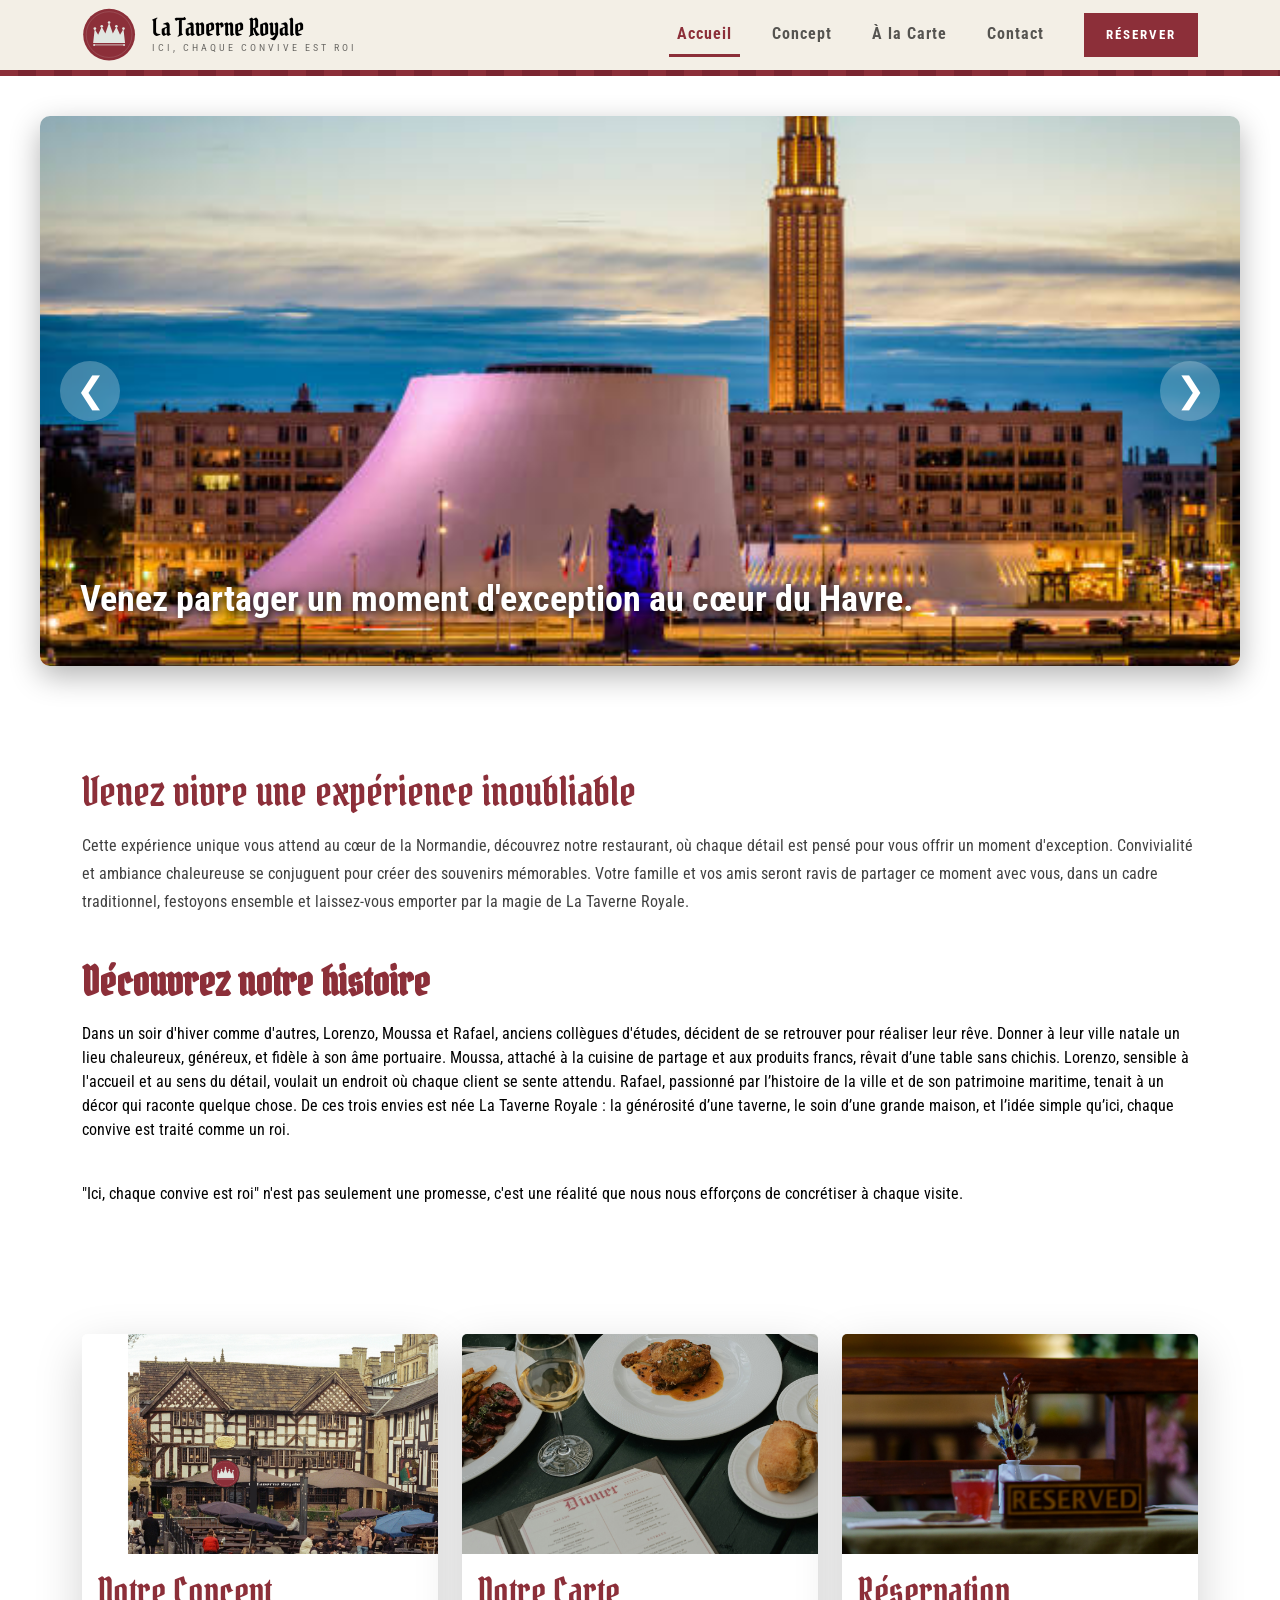
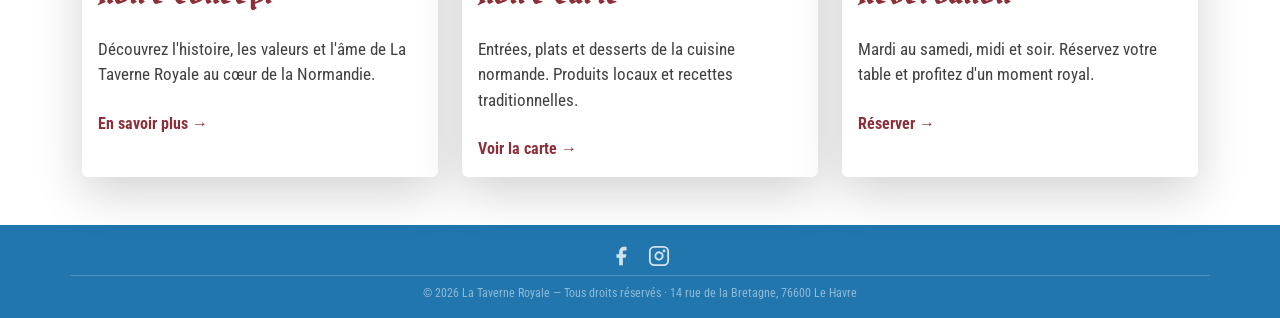
==== index.html @ 128786a9 "Séparer contact et réservation avec calendrier de disponibilités - Nouvelle page reservation.html av" ====
<!doctype html>
<html lang="fr">
    <head>
        <meta charset="UTF-8" />
        <meta name="viewport" content="width=device-width, initial-scale=1.0" />

        <title>La Taverne Royale — Accueil</title>

        <link rel="stylesheet" href="css/bootstrap.min.css" />
        <link rel="stylesheet" href="css/index.css" />
        <link rel="stylesheet" href="css/style.css" />
    </head>

    <body class="d-flex flex-column min-vh-100">
        <!-- En-tête : navbar + bandeau décoratif, fixes ensemble au scroll -->
        <header class="site-header sticky-top">
            <nav class="navbar navbar-expand-lg navbar-taverne py-0">
                <div class="container">
                    <a
                        class="navbar-brand d-flex align-items-center gap-3"
                        href="index.html"
                    >
                        <img
                            src="assets/logo-couronne.svg"
                            alt="La Taverne Royale"
                            width="54"
                            height="54"
                            class="rounded-circle"
                        />
                        <span>
                            <span class="d-block font-titre fs-4 lh-1"
                                >La Taverne Royale</span
                            >
                            <span class="d-block sous-titre-nav"
                                >Ici, chaque convive est roi</span
                            >
                        </span>
                    </a>
                    <button
                        class="navbar-toggler bg-white"
                        type="button"
                        data-bs-toggle="collapse"
                        data-bs-target="#navMenu"
                    >
                        <span class="navbar-toggler-icon"></span>
                    </button>
                    <div class="collapse navbar-collapse" id="navMenu">
                        <ul
                            class="navbar-nav ms-auto align-items-lg-center gap-lg-3"
                        >
                            <li class="nav-item">
                                <a class="nav-link active" href="index.html"
                                    >Accueil</a
                                >
                            </li>
                            <li class="nav-item">
                                <a class="nav-link" href="concept.html"
                                    >Concept</a
                                >
                            </li>
                            <li class="nav-item">
                                <a class="nav-link" href="carte.html"
                                    >À la Carte</a
                                >
                            </li>
                            <li class="nav-item">
                                <a class="nav-link" href="contact.html"
                                    >Contact</a
                                >
                            </li>
                            <li class="nav-item ms-lg-3">
                                <a
                                    class="btn-reserver d-inline-block"
                                    href="reservation.html"
                                    >Réserver</a
                                >
                            </li>
                        </ul>
                    </div>
                </div>
            </nav>

            <!-- Bandeau décoratif -->
            <div class="bandeau-deco"></div>
        </header>

        <div id="slider">
            <!-- Images -->
            <div class="slides">
                <div class="slide">
                    <img src="images/normandie-paysage.jpg" alt="" />
                    <div class="caption">
                        Venez partager un moment d'exception au cœur du Havre.
                    </div>
                </div>

                <div class="slide">
                    <img src="images/biere.jpg" alt="" />
                    <div class="caption">
                        Découvrez notre délicieuse sélection de bières artisanales.
                    </div>
                </div>

                <div class="slide">
                    <img src="images/mille-feuille.jpg" alt="" />
                    <div class="caption">Des desserts faits maison.</div>
                </div>
            </div>

            <!-- Flèches -->
            <button id="prev">&#10094;</button>
            <button id="next">&#10095;</button>
        </div>

        <!-- Expérience -->
        <div class="section-claire">
            <div class="container">
                <h1 class="font-titre titre-section">
                    Venez vivre une expérience inoubliable
                </h1>
                <p class="fs-6 concept-text">Cette expérience unique vous attend au cœur de la Normandie, 
                    découvrez notre restaurant, où chaque détail est pensé pour vous offrir un moment d'exception.
                    Convivialité et ambiance chaleureuse se conjuguent pour créer des souvenirs mémorables.
                    Votre famille et vos amis seront ravis de partager ce moment avec vous, dans un cadre traditionnel,
                     festoyons ensemble et laissez-vous emporter par la magie de La Taverne Royale.
                    <br><br>
                     <strong><h2 class="font-titre titre-section">Découvrez notre histoire </h2></strong>

                     <p>Dans un soir d'hiver comme d'autres, Lorenzo, Moussa et Rafael, anciens collègues d'études, décident de se retrouver pour réaliser leur rêve. Donner à leur ville natale un lieu chaleureux, généreux, et fidèle à son âme portuaire.
Moussa, attaché à la cuisine de partage et aux produits francs, rêvait d’une table sans chichis. Lorenzo, sensible à l'accueil et au sens du détail, voulait un endroit où chaque client se sente attendu. Rafael, passionné par l’histoire de la ville et de son patrimoine maritime, tenait à un décor qui raconte quelque chose. De ces trois envies est née La Taverne Royale : la générosité d’une taverne, le soin d’une grande maison, et l’idée simple qu’ici, chaque convive est traité comme un roi.
</p>

                    <br>"Ici, chaque convive est roi" n'est pas seulement une promesse, c'est une réalité que nous nous efforçons de concrétiser à chaque visite.
                </p>
            </div>
        </div>

        <div class="container py-5">
            <div class="row g-4">
                <!-- Carte 1 -->
                <div class="col-md-4">
                    <div class="card h-100 shadow-lg border-0">
                        <img
                            src="images/ext1.jpg"
                            class="card-img-top"
                            alt="Concept"
                        />

                        <div class="card-body">
                            <h2
                                class="card-title mb-4 card-title-taverne"
                            >
                                Notre Concept
                            </h2>

                            <p
                                class="card-text mb-4 card-text-taverne"
                            >
                                Découvrez l'histoire, les valeurs et l'âme de La
                                Taverne Royale au cœur de la Normandie.
                            </p>

                            <a
                                href="concept.html"
                                class="card-link fw-bold text-decoration-none"
                            >
                                En savoir plus →
                            </a>
                        </div>
                    </div>
                </div>

                <!-- Carte 2 -->
                <div class="col-md-4">
                    <div class="card h-100 shadow-lg border-0">
                        <img
                            src="images/menu.jpg"
                            class="card-img-top"
                            alt="Carte"
                        />

                        <div class="card-body">
                            <h2
                                class="card-title mb-4 card-title-taverne"
                            >
                                Notre Carte
                            </h2>

                            <p
                                class="card-text mb-4 card-text-taverne"
                            >
                                Entrées, plats et desserts de la cuisine
                                normande. Produits locaux et recettes
                                traditionnelles.
                            </p>

                            <a
                                href="carte.html"
                                class="card-link fw-bold text-decoration-none"
                            >
                                Voir la carte →
                            </a>
                        </div>
                    </div>
                </div>

                <!-- Carte 3 -->
                <div class="col-md-4">
                    <div class="card h-100 shadow-lg border-0">
                        <img
                            src="images/reserved.jpg"
                            class="card-img-top"
                            alt="Réservation"
                        />

                        <div class="card-body">
                            <h2
                                class="card-title mb-4 card-title-taverne"
                            >
                                Réservation
                            </h2>

                            <p
                                class="card-text mb-4 card-text-taverne"
                            >
                                Mardi au samedi, midi et soir. Réservez votre
                                table et profitez d'un moment royal.
                            </p>

                            <a
                                href="reservation.html"
                                class="card-link fw-bold text-decoration-none"
                            >
                                Réserver →
                            </a>
                        </div>
                    </div>
                </div>
            </div>
        </div>

        <!-- Footer -->
        <footer class="footer-taverne mt-auto">
            <div
                class="container d-flex justify-content-center gap-3 pb-2 border-bottom"
            >
                <div class="d-flex gap-3 align-items-center">
                    <a href="#" title="Facebook">
                        <svg
                            width="22"
                            height="22"
                            viewBox="0 0 24 24"
                            fill="currentColor"
                            xmlns="http://www.w3.org/2000/svg"
                        >
                            <path
                                d="M18 2h-3a5 5 0 0 0-5 5v3H7v4h3v8h4v-8h3l1-4h-4V7a1 1 0 0 1 1-1h3z"
                            ></path>
                        </svg>
                    </a>
                    <a href="#" title="Instagram">
                        <svg
                            width="22"
                            height="22"
                            viewBox="0 0 24 24"
                            fill="none"
                            stroke="currentColor"
                            stroke-width="2"
                            stroke-linecap="round"
                            stroke-linejoin="round"
                            xmlns="http://www.w3.org/2000/svg"
                        >
                            <rect
                                x="2"
                                y="2"
                                width="20"
                                height="20"
                                rx="5"
                                ry="5"
                            ></rect>
                            <path
                                d="M16 11.37A4 4 0 1 1 12.63 8 4 4 0 0 1 16 11.37z"
                            ></path>
                            <line
                                x1="17.5"
                                y1="6.5"
                                x2="17.51"
                                y2="6.5"
                                stroke-width="3"
                            ></line>
                        </svg>
                    </a>
                </div>
            </div>
            <div class="text-center mt-2">
                <p class="footer-copyright mb-0">
                    © 2026 La Taverne Royale — Tous droits réservés · 14 rue de
                    la Bretagne, 76600 Le Havre
                </p>
            </div>
        </footer>

        <script src="js/bootstrap.bundle.min.js"></script>
        <script src="js/index.js"></script>
    </body>
</html>
---- css/index.css ----
*{
    margin:0;
    padding:0;
    box-sizing:border-box;
}

#slider{

    width:calc(100% - 80px);
    max-width:1300px;

    height:550px;

    margin:40px auto;

    overflow:hidden;

    position:relative;

    border-radius:10px;

    box-shadow:0 10px 30px rgba(0,0,0,.3);

}

@media (max-width: 768px){

    #slider{

        width:calc(100% - 32px);

        height:60vw;

        max-height:450px;

    }

}

.slides{

    display:flex;

    height:100%;

    transition:transform .6s ease;

}

.slide{

    flex:0 0 100%;

    height:100%;

    position:relative;

}

.slide img{

    width:100%;

    height:100%;

    object-fit:cover;

    display:block;

}

/* Texte */

.caption{

    position:absolute;

    bottom:40px;

    left:40px;

    right:40px;

    color:white;

    font-size:36px;

    font-weight:bold;

    text-shadow:2px 2px 8px black;

}

@media (max-width: 768px){

    .caption{

        bottom:16px;

        left:16px;

        right:16px;

        font-size:20px;

    }

}

/* Flèches */

#prev, #next{

    position:absolute;

    top:50%;

    transform:translateY(-50%);

    width:60px;

    height:60px;

    border:none;

    border-radius:50%;

    background:rgba(255,255,255,.25);

    color:white;

    font-size:35px;

    cursor:pointer;

    transition:.3s;

    backdrop-filter:blur(5px);

}

#prev:hover, #next:hover{

    background:rgba(255,255,255,.5);

}

#prev{

    left:20px;

}

#next{

    right:20px;

}
---- css/style.css ----
/* ===== La Taverne Royale - Charte graphique =====
   Palette officielle (fiche identité, section 7.2) :
   - Bordeaux (Stiletto)      #8C2F39  couleur principale
   - Noir                     #000000  texte courant
   - Gris clair (Gray Nurse)  #E1E6E1  fonds clairs / surfaces
   - Bleu (Matisse)           #2176AE  accent (navbar, footer, liens), a utiliser avec parcimonie

   Hors charte : beige chaud utilise pour le fond du body/des sections claires,
   pour mieux se marier avec la navbar blanche (le gris-vert d'origine faisait un raccord trop froid).
*/

/* ===== Polices en local (pas de CDN Google Fonts) ===== */

@font-face {
  font-family: 'Pirata One';
  font-style: normal;
  font-weight: 400;
  font-display: swap;
  src: url('../assets/fonts/pirata-one-v23-latin-400.woff2') format('woff2');
}

@font-face {
  font-family: 'Roboto Condensed';
  font-style: normal;
  font-weight: 300 700;
  font-display: swap;
  src: url('../assets/fonts/roboto-condensed-v31-latin-variable.woff2') format('woff2');
}

@font-face {
  font-family: 'Roboto Condensed';
  font-style: italic;
  font-weight: 400;
  font-display: swap;
  src: url('../assets/fonts/roboto-condensed-v31-latin-italic-variable.woff2') format('woff2');
}

:root {
  --tr-bordeaux: #8C2F39;
  --tr-bordeaux-hover: #7a2530; /* teinte plus sombre, calculee pour le survol des boutons (non presente dans la fiche identite) */
  --tr-noir: #000000;
  --tr-gris-clair: #E1E6E1;
  --tr-bleu: #2176AE;
  --tr-beige: #F3EFE6;
}

body {
  font-family: 'Roboto Condensed', sans-serif;
  background-color: #fff;
  color: var(--tr-noir);
}

.font-titre {
  font-family: 'Pirata One', cursive;
}

a {
  text-decoration: none;
  color: inherit;
}

/* En-tête : navbar + bandeau décoratif restent fixes ensemble au scroll */
.site-header {
  z-index: 1030;
}

/* Bandeau décoratif */
.bandeau-deco {
  height: 6px;
  width: 100%;
  background: repeating-linear-gradient(
    90deg,
    var(--tr-bordeaux) 0,
    var(--tr-bordeaux) 18px,
    var(--tr-bordeaux-hover) 18px,
    var(--tr-bordeaux-hover) 36px
  );
}

/* Navbar - fond beige, le bleu de la charte reste reserve au footer */
.navbar-taverne {
  background-color: var(--tr-beige);
}

.navbar-taverne .container {
  min-height: 70px;
}

.navbar-taverne .navbar-nav .nav-item + .nav-item {
  margin-left: 8px;
}

.navbar-taverne .nav-link {
  font-size: 16px;
  font-weight: 700;
  letter-spacing: 1px;
  color: rgba(0, 0, 0, 0.65);
  border-bottom: 3px solid transparent;
  transition: color 0.2s;
}

.navbar-taverne .nav-link:hover,
.navbar-taverne .nav-link.active {
  color: var(--tr-bordeaux);
}

.navbar-taverne .nav-link.active {
  border-bottom-color: var(--tr-bordeaux);
}

.sous-titre-nav {
  font-size: 10px;
  letter-spacing: 3px;
  text-transform: uppercase;
}

.navbar-taverne .sous-titre-nav {
  color: rgba(0, 0, 0, 0.55);
}

.footer-taverne .sous-titre-nav {
  color: rgba(255, 255, 255, 0.7);
}

.footer-taverne .rounded-circle {
  opacity: 0.9;
}

.footer-taverne .border-bottom {
  border-color: rgba(255, 255, 255, 0.2) !important;
}

.btn-reserver {
  font-size: 13px;
  font-weight: 700;
  letter-spacing: 2px;
  text-transform: uppercase;
  background-color: var(--tr-bordeaux);
  color: #fff;
  padding: 12px 22px;
  transition: background 0.2s;
}

.btn-reserver:hover {
  background-color: var(--tr-bordeaux-hover);
  color: #fff;
}

/* Hero */
.hero-page {
  position: relative;
  overflow: hidden;
}

.hero-page img {
  width: 100%;
  height: 300px;
  object-fit: cover;
  display: block;
}

.hero-overlay {
  position: absolute;
  inset: 0;
  background: rgba(140, 47, 57, 0.72); /* var(--tr-bordeaux) en transparence */
  display: flex;
  flex-direction: column;
  justify-content: flex-end;
  padding: 36px 0;
}

.hero-eyebrow {
  font-size: 11px;
  letter-spacing: 3px;
  text-transform: uppercase;
  color: rgba(255, 255, 255, 0.65);
  font-weight: 500;
}

.hero-title {
  font-size: 60px;
  line-height: 1;
}

.hero-deco-line {
  width: 60px;
  height: 3px;
  background: rgba(225, 230, 225, 0.7);
  margin-top: 14px;
}

/* Sections */
.section-claire {
  background-color: #fff;
  padding: 64px 40px;
}

.titre-section {
  color: var(--tr-bordeaux);
  font-size: 40px;
  margin-bottom: 18px;
  line-height: 1.1;
}

.concept-text {
  color: rgba(0, 0, 0, 0.75);
  font-size: 1.1rem;
  line-height: 1.75;
}

.photo-frame {
  border: 3px solid var(--tr-bordeaux);
}

.photo-frame img {
  height: 290px;
  object-fit: cover;
  display: block;
}

.photo-caption {
  font-size: 14px;
  color: rgba(0, 0, 0, 0.45);
  font-style: italic;
}

.philosophie-container {
  max-width: 680px;
}

.philosophie-underline {
  width: 52px;
  height: 2px;
  background: var(--tr-bordeaux);
}

.philosophie-quote {
  color: rgba(0, 0, 0, 0.7);
  font-size: 1.35rem;
  line-height: 1.8;
  font-style: italic;
}

.philosophie-signature {
  font-size: 13px;
  font-weight: 700;
  letter-spacing: 2px;
  text-transform: uppercase;
  color: var(--tr-bordeaux);
}

.stat-chiffre {
  font-size: 30px;
  color: var(--tr-bordeaux);
  line-height: 1;
}

.stat-label {
  font-size: 12px;
  letter-spacing: 2px;
  text-transform: uppercase;
  color: rgba(0, 0, 0, 0.55); /* teinte de Noir pour le texte secondaire */
  margin-top: 4px;
}

/* Bannière image avec overlay */
.banniere-image {
  position: relative;
  overflow: hidden;
}

.banniere-image img {
  width: 100%;
  height: 320px;
  object-fit: cover;
  display: block;
}

.banniere-overlay {
  position: absolute;
  inset: 0;
  background: rgba(140, 47, 57, 0.75); /* var(--tr-bordeaux) en transparence */
  display: flex;
  flex-direction: column;
  align-items: center;
  justify-content: center;
  padding: 40px 60px;
  text-align: center;
}

.banniere-title {
  font-size: 46px;
  color: var(--tr-beige);
  line-height: 1.15;
}

.banniere-underline {
  width: 64px;
  height: 2px;
  background: var(--tr-beige);
  margin: 18px auto;
  opacity: 0.7;
}

.banniere-text {
  font-size: 18px;
  color: rgba(225, 230, 225, 0.92);
  max-width: 560px;
  font-style: italic;
  font-weight: 300;
  line-height: 1.65;
}

/* Carte - onglets du menu */
.menu-tabs {
  border: 2px solid var(--tr-bordeaux);
}

.menu-tab-btn {
  font-size: 13px;
  font-weight: 700;
  letter-spacing: 2.5px;
  text-transform: uppercase;
  padding: 11px 34px;
  border: none;
  background: transparent;
  color: var(--tr-bordeaux);
  cursor: pointer;
  transition: all 0.2s;
}

.menu-tab-btn + .menu-tab-btn {
  border-left: 2px solid var(--tr-bordeaux);
}

.menu-tab-btn.active {
  background-color: var(--tr-bordeaux);
  color: var(--tr-beige);
}

.menu-item {
  border-bottom: 1px solid rgba(0, 0, 0, 0.1);
  padding: 18px 0;
}

.menu-item-name {
  font-size: 22px;
  color: var(--tr-bordeaux);
  line-height: 1.2;
}

.menu-item-price {
  font-weight: 700;
  font-size: 16px;
  color: var(--tr-bordeaux);
  white-space: nowrap;
  flex-shrink: 0;
}

.menu-item-desc {
  font-size: 16px;
  color: rgba(0, 0, 0, 0.55);
  font-weight: 300;
  font-style: italic;
  line-height: 1.5;
}

.menu-eyebrow {
  font-size: 13px;
  color: rgba(0, 0, 0, 0.45);
  letter-spacing: 3px;
  text-transform: uppercase;
  font-weight: 500;
}

.menu-grid {
  row-gap: 4px;
}

@media (min-width: 768px) {
  .menu-grid {
    display: grid;
    grid-template-columns: repeat(2, 1fr);
    column-gap: 44px;
  }

  .menu-grid > .col {
    width: auto;
  }
}

.carte-footnote {
  background-color: rgba(0, 0, 0, 0.04);
}

.carte-footnote-text {
  font-size: 15px;
  color: rgba(0, 0, 0, 0.6);
  font-style: italic;
}

.carte-footnote-sub {
  font-size: 14px;
  color: rgba(0, 0, 0, 0.45);
}

/* Footer */
.footer-taverne {
  background-color: var(--tr-bleu);
  padding: 20px 40px 16px;
}

.footer-taverne a {
  color: rgba(255, 255, 255, 0.8);
  font-size: 13px;
  font-weight: 500;
  transition: color 0.2s;
}

.footer-taverne a:hover {
  color: #fff;
}

.footer-copyright {
  color: rgba(255, 255, 255, 0.5);
  font-size: 12px;
}

/* Cartes de la page d'accueil */
.card .card-img-top {
  height: 220px;
  object-fit: cover;
}

.card-title-taverne {
  font-family: 'Pirata One', cursive;
  font-size: 2.25rem;
  color: var(--tr-bordeaux);
}

.card-text-taverne {
  font-family: 'Roboto Condensed', sans-serif;
  font-size: 1.05rem;
  color: rgba(0, 0, 0, 0.75);
}

.card-link {
  color: var(--tr-bordeaux);
  transition: color 0.2s;
}

.card-link:hover {
  color: var(--tr-bordeaux-hover);
}

/* Page Contact */
.contact-info-row {
  display: flex;
  align-items: baseline;
  justify-content: space-between;
  gap: 12px;
  padding: 10px 0;
  border-bottom: 1px solid rgba(0, 0, 0, 0.08);
}

.contact-info-value {
  color: rgba(0, 0, 0, 0.7);
}

.horaires-table td {
  padding: 10px 0;
  border-bottom: 1px solid rgba(0, 0, 0, 0.08);
}

.reservation-form {
  border-top: 4px solid var(--tr-bordeaux);
}

.reservation-form .form-control:focus,
.reservation-form .form-select:focus {
  border-color: var(--tr-bordeaux);
  box-shadow: 0 0 0 0.2rem rgba(140, 47, 57, 0.15);
}

.map-embed {
  border: 0;
  width: 100%;
  height: 220px;
}

.label-optionnel {
  text-transform: none;
  letter-spacing: 0;
  color: rgba(0, 0, 0, 0.4);
  font-weight: 400;
}

/* ===== Page Réservation — calendrier de disponibilités ===== */
.calendrier {
  border: 1px solid rgba(0, 0, 0, 0.1);
  padding: 16px;
  background-color: #fff;
}

.cal-header {
  display: flex;
  align-items: center;
  justify-content: space-between;
  margin-bottom: 14px;
}

.cal-titre {
  font-size: 24px;
  color: var(--tr-bordeaux);
}

.cal-nav {
  border: none;
  background: transparent;
  color: var(--tr-bordeaux);
  font-size: 26px;
  line-height: 1;
  width: 34px;
  height: 34px;
  cursor: pointer;
  transition: color 0.2s;
}

.cal-nav:hover {
  color: var(--tr-bordeaux-hover);
}

.cal-nav.disabled {
  color: rgba(0, 0, 0, 0.2);
  cursor: default;
}

.cal-grille {
  display: grid;
  grid-template-columns: repeat(7, 1fr);
  gap: 4px;
}

.cal-jour-nom {
  font-size: 11px;
  letter-spacing: 1px;
  text-transform: uppercase;
  text-align: center;
  color: rgba(0, 0, 0, 0.45);
  padding-bottom: 6px;
}

.cal-jour {
  aspect-ratio: 1 / 1;
  border: 1px solid rgba(0, 0, 0, 0.08);
  background: #fff;
  color: var(--tr-noir);
  font-size: 15px;
  cursor: pointer;
  transition: background 0.15s, color 0.15s;
}

.cal-jour:hover:not(.disabled):not(.vide) {
  background: var(--tr-beige);
  border-color: var(--tr-bordeaux);
}

.cal-jour.vide {
  border: none;
  background: transparent;
  cursor: default;
}

.cal-jour.disabled {
  color: rgba(0, 0, 0, 0.25);
  background: rgba(0, 0, 0, 0.03);
  cursor: not-allowed;
  text-decoration: line-through;
}

.cal-jour.selected {
  background: var(--tr-bordeaux);
  border-color: var(--tr-bordeaux);
  color: #fff;
  font-weight: 700;
}

/* Créneaux horaires */
.creneaux-invite {
  font-size: 15px;
  color: rgba(0, 0, 0, 0.55);
  font-style: italic;
}

.creneaux-erreur {
  color: var(--tr-bordeaux);
  font-style: normal;
  font-weight: 700;
}

.creneau-groupe + .creneau-groupe {
  margin-top: 14px;
}

.creneau-service {
  font-size: 12px;
  letter-spacing: 2px;
  text-transform: uppercase;
  color: var(--tr-bordeaux);
  margin-bottom: 8px;
}

.creneau-liste {
  display: flex;
  flex-wrap: wrap;
  gap: 8px;
}

.creneau-btn {
  border: 1px solid var(--tr-bordeaux);
  background: #fff;
  color: var(--tr-bordeaux);
  font-size: 14px;
  font-weight: 700;
  padding: 7px 14px;
  border-radius: 999px;
  cursor: pointer;
  transition: background 0.15s, color 0.15s;
}

.creneau-btn:hover {
  background: var(--tr-beige);
}

.creneau-btn.selected {
  background: var(--tr-bordeaux);
  color: #fff;
}

/* ===== Page de confirmation — récapitulatif ===== */
.recap-resa {
  max-width: 520px;
  margin: 0 auto;
  border-top: 4px solid var(--tr-bordeaux);
  background: #fff;
  box-shadow: 0 10px 30px rgba(0, 0, 0, 0.08);
  padding: 28px 32px;
}

.recap-row {
  display: flex;
  align-items: baseline;
  justify-content: space-between;
  gap: 12px;
  padding: 12px 0;
  border-bottom: 1px solid rgba(0, 0, 0, 0.08);
}

.recap-row:last-child {
  border-bottom: none;
}

.recap-value {
  color: var(--tr-bordeaux);
  font-weight: 700;
}
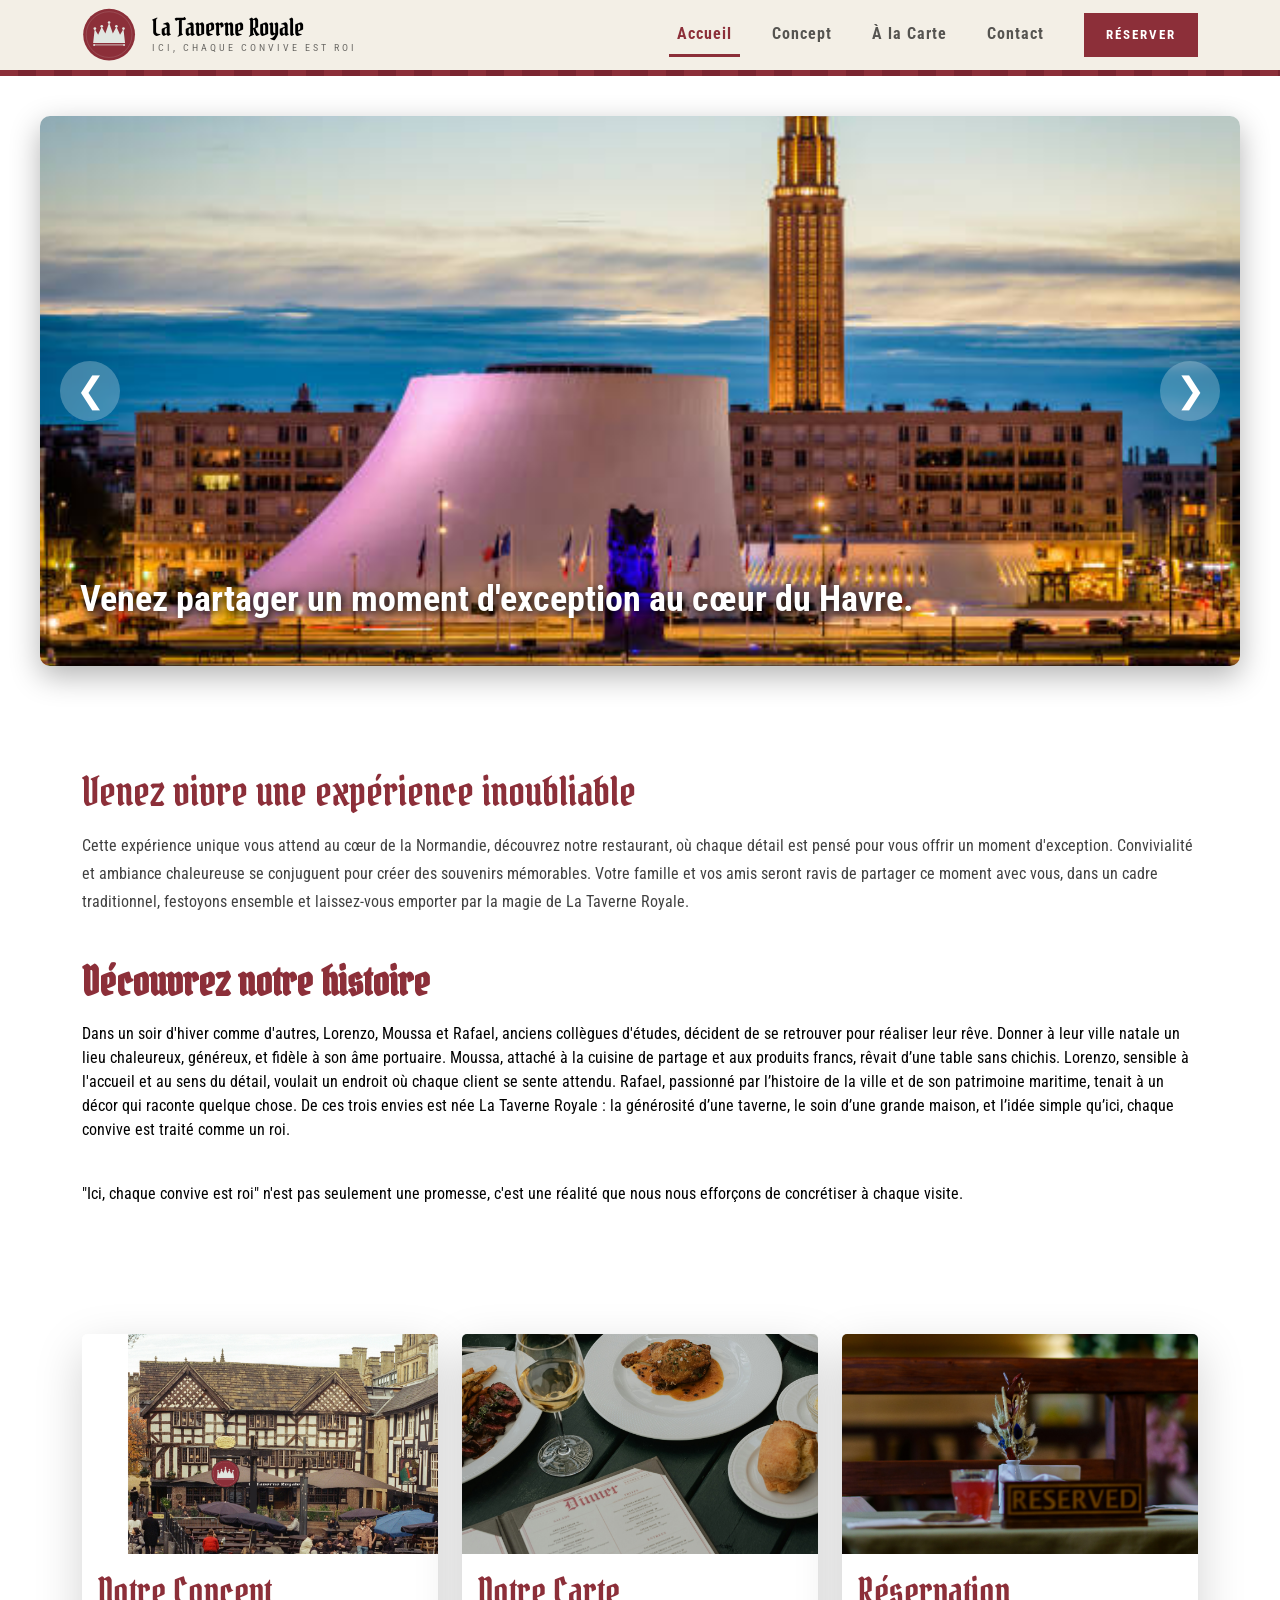
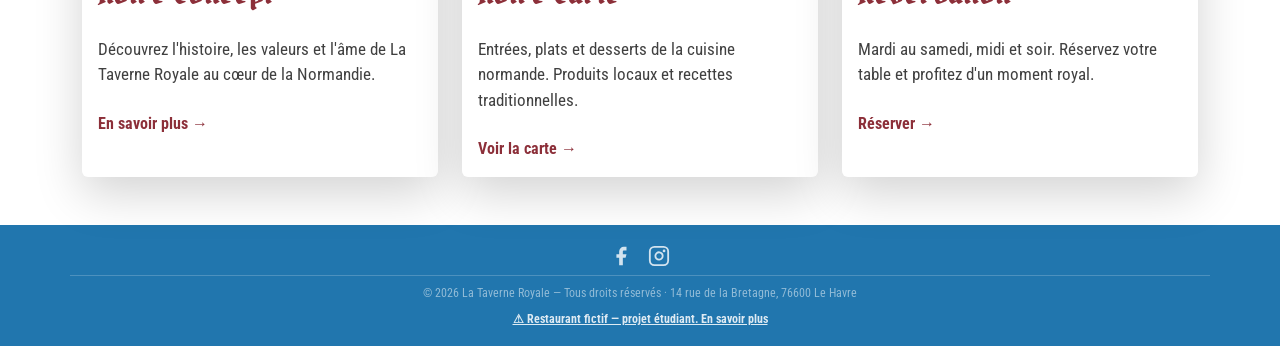
==== commit 18eb1cb9: "Ajout de la page Disclaimer et de docs de reference" ====
--- a/index.html
+++ b/index.html
@@ -297,6 +297,9 @@
                     © 2026 La Taverne Royale — Tous droits réservés · 14 rue de
                     la Bretagne, 76600 Le Havre
                 </p>
+                <p class="footer-disclaimer mb-0 mt-1">
+                    <a href="disclaimer.html">⚠ Restaurant fictif — projet étudiant. En savoir plus</a>
+                </p>
             </div>
         </footer>
 
--- a/css/style.css
+++ b/css/style.css
@@ -426,6 +426,17 @@
   font-size: 12px;
 }
 
+.footer-disclaimer a {
+  color: rgba(255, 255, 255, 0.85);
+  font-size: 12px;
+  font-weight: 700;
+  text-decoration: underline;
+}
+
+.footer-disclaimer a:hover {
+  color: #fff;
+}
+
 /* Cartes de la page d'accueil */
 .card .card-img-top {
   height: 220px;
@@ -664,3 +675,39 @@
   color: var(--tr-bordeaux);
   font-weight: 700;
 }
+
+/* ===== Page Disclaimer ===== */
+.disclaimer-page {
+  max-width: 820px;
+}
+
+.disclaimer-alert {
+  display: flex;
+  align-items: flex-start;
+  gap: 18px;
+  background: rgba(140, 47, 57, 0.06);
+  border: 1px solid var(--tr-bordeaux);
+  border-left: 6px solid var(--tr-bordeaux);
+  padding: 22px 26px;
+}
+
+.disclaimer-alert-icon {
+  font-size: 34px;
+  line-height: 1;
+  color: var(--tr-bordeaux);
+  flex-shrink: 0;
+}
+
+.disclaimer-alert-titre {
+  font-size: 22px;
+  font-weight: 700;
+  color: var(--tr-bordeaux);
+}
+
+.disclaimer-liste {
+  padding-left: 1.2rem;
+}
+
+.disclaimer-liste li {
+  margin-bottom: 8px;
+}
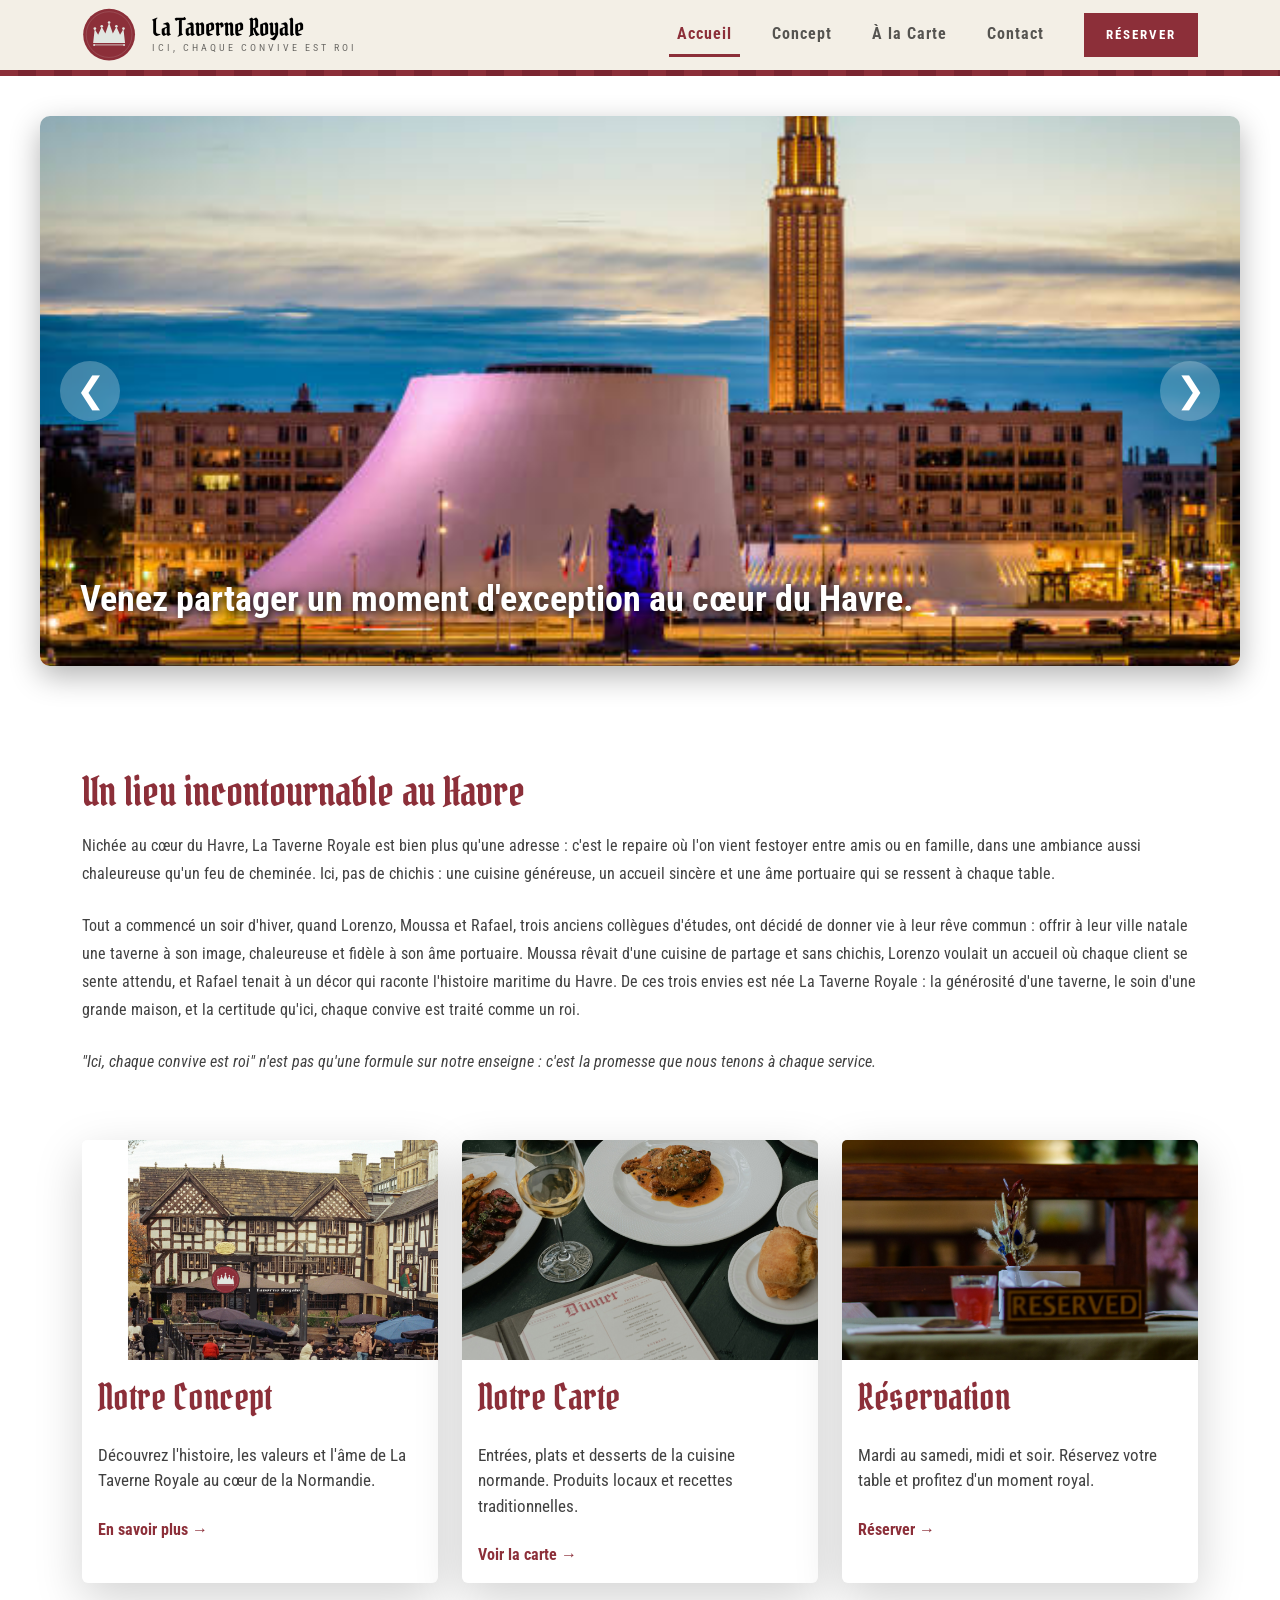
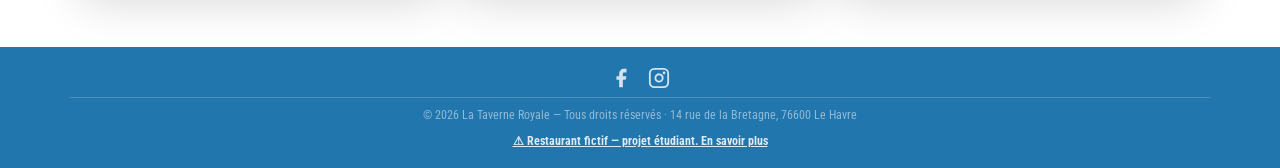
==== commit 4906bcf1: "Referencement docs dans disclaimer, peaufinement visuels" ====
--- a/index.html
+++ b/index.html
@@ -112,127 +112,122 @@
             <button id="next">&#10095;</button>
         </div>
 
-        <!-- Expérience -->
+        <!-- Un lieu incontournable -->
         <div class="section-claire">
             <div class="container">
                 <h1 class="font-titre titre-section">
-                    Venez vivre une expérience inoubliable
+                    Un lieu incontournable au Havre
                 </h1>
-                <p class="fs-6 concept-text">Cette expérience unique vous attend au cœur de la Normandie, 
-                    découvrez notre restaurant, où chaque détail est pensé pour vous offrir un moment d'exception.
-                    Convivialité et ambiance chaleureuse se conjuguent pour créer des souvenirs mémorables.
-                    Votre famille et vos amis seront ravis de partager ce moment avec vous, dans un cadre traditionnel,
-                     festoyons ensemble et laissez-vous emporter par la magie de La Taverne Royale.
-                    <br><br>
-                     <strong><h2 class="font-titre titre-section">Découvrez notre histoire </h2></strong>
-
-                     <p>Dans un soir d'hiver comme d'autres, Lorenzo, Moussa et Rafael, anciens collègues d'études, décident de se retrouver pour réaliser leur rêve. Donner à leur ville natale un lieu chaleureux, généreux, et fidèle à son âme portuaire.
-Moussa, attaché à la cuisine de partage et aux produits francs, rêvait d’une table sans chichis. Lorenzo, sensible à l'accueil et au sens du détail, voulait un endroit où chaque client se sente attendu. Rafael, passionné par l’histoire de la ville et de son patrimoine maritime, tenait à un décor qui raconte quelque chose. De ces trois envies est née La Taverne Royale : la générosité d’une taverne, le soin d’une grande maison, et l’idée simple qu’ici, chaque convive est traité comme un roi.
-</p>
-
-                    <br>"Ici, chaque convive est roi" n'est pas seulement une promesse, c'est une réalité que nous nous efforçons de concrétiser à chaque visite.
-                </p>
-            </div>
-        </div>
-
-        <div class="container py-5">
-            <div class="row g-4">
-                <!-- Carte 1 -->
-                <div class="col-md-4">
-                    <div class="card h-100 shadow-lg border-0">
-                        <img
-                            src="images/ext1.jpg"
-                            class="card-img-top"
-                            alt="Concept"
-                        />
-
-                        <div class="card-body">
-                            <h2
-                                class="card-title mb-4 card-title-taverne"
-                            >
-                                Notre Concept
-                            </h2>
-
-                            <p
-                                class="card-text mb-4 card-text-taverne"
-                            >
-                                Découvrez l'histoire, les valeurs et l'âme de La
-                                Taverne Royale au cœur de la Normandie.
-                            </p>
-
-                            <a
-                                href="concept.html"
-                                class="card-link fw-bold text-decoration-none"
-                            >
-                                En savoir plus →
-                            </a>
+                <p class="fs-6 concept-text">
+                    Nichée au cœur du Havre, La Taverne Royale est bien plus qu'une adresse : c'est le repaire où l'on vient festoyer entre amis ou en famille, dans une ambiance aussi chaleureuse qu'un feu de cheminée. Ici, pas de chichis : une cuisine généreuse, un accueil sincère et une âme portuaire qui se ressent à chaque table.
+                </p>
+                <p class="fs-6 concept-text mt-4">
+                    Tout a commencé un soir d'hiver, quand Lorenzo, Moussa et Rafael, trois anciens collègues d'études, ont décidé de donner vie à leur rêve commun : offrir à leur ville natale une taverne à son image, chaleureuse et fidèle à son âme portuaire. Moussa rêvait d'une cuisine de partage et sans chichis, Lorenzo voulait un accueil où chaque client se sente attendu, et Rafael tenait à un décor qui raconte l'histoire maritime du Havre. De ces trois envies est née La Taverne Royale : la générosité d'une taverne, le soin d'une grande maison, et la certitude qu'ici, chaque convive est traité comme un roi.
+                </p>
+                <p class="fs-6 concept-text mt-4 mb-0 fst-italic">
+                    "Ici, chaque convive est roi" n'est pas qu'une formule sur notre enseigne : c'est la promesse que nous tenons à chaque service.
+                </p>
+
+                <div class="cartes-accueil">
+                    <div class="row g-4">
+                        <!-- Carte 1 -->
+                        <div class="col-md-4">
+                            <div class="card h-100 shadow-lg border-0">
+                                <img
+                                    src="images/ext1.jpg"
+                                    class="card-img-top"
+                                    alt="Concept"
+                                />
+
+                                <div class="card-body">
+                                    <h2
+                                        class="card-title mb-4 card-title-taverne"
+                                    >
+                                        Notre Concept
+                                    </h2>
+
+                                    <p
+                                        class="card-text mb-4 card-text-taverne"
+                                    >
+                                        Découvrez l'histoire, les valeurs et l'âme de La
+                                        Taverne Royale au cœur de la Normandie.
+                                    </p>
+
+                                    <a
+                                        href="concept.html"
+                                        class="card-link fw-bold text-decoration-none"
+                                    >
+                                        En savoir plus →
+                                    </a>
+                                </div>
+                            </div>
                         </div>
-                    </div>
-                </div>
-
-                <!-- Carte 2 -->
-                <div class="col-md-4">
-                    <div class="card h-100 shadow-lg border-0">
-                        <img
-                            src="images/menu.jpg"
-                            class="card-img-top"
-                            alt="Carte"
-                        />
-
-                        <div class="card-body">
-                            <h2
-                                class="card-title mb-4 card-title-taverne"
-                            >
-                                Notre Carte
-                            </h2>
-
-                            <p
-                                class="card-text mb-4 card-text-taverne"
-                            >
-                                Entrées, plats et desserts de la cuisine
-                                normande. Produits locaux et recettes
-                                traditionnelles.
-                            </p>
-
-                            <a
-                                href="carte.html"
-                                class="card-link fw-bold text-decoration-none"
-                            >
-                                Voir la carte →
-                            </a>
+
+                        <!-- Carte 2 -->
+                        <div class="col-md-4">
+                            <div class="card h-100 shadow-lg border-0">
+                                <img
+                                    src="images/menu.jpg"
+                                    class="card-img-top"
+                                    alt="Carte"
+                                />
+
+                                <div class="card-body">
+                                    <h2
+                                        class="card-title mb-4 card-title-taverne"
+                                    >
+                                        Notre Carte
+                                    </h2>
+
+                                    <p
+                                        class="card-text mb-4 card-text-taverne"
+                                    >
+                                        Entrées, plats et desserts de la cuisine
+                                        normande. Produits locaux et recettes
+                                        traditionnelles.
+                                    </p>
+
+                                    <a
+                                        href="carte.html"
+                                        class="card-link fw-bold text-decoration-none"
+                                    >
+                                        Voir la carte →
+                                    </a>
+                                </div>
+                            </div>
                         </div>
-                    </div>
-                </div>
-
-                <!-- Carte 3 -->
-                <div class="col-md-4">
-                    <div class="card h-100 shadow-lg border-0">
-                        <img
-                            src="images/reserved.jpg"
-                            class="card-img-top"
-                            alt="Réservation"
-                        />
-
-                        <div class="card-body">
-                            <h2
-                                class="card-title mb-4 card-title-taverne"
-                            >
-                                Réservation
-                            </h2>
-
-                            <p
-                                class="card-text mb-4 card-text-taverne"
-                            >
-                                Mardi au samedi, midi et soir. Réservez votre
-                                table et profitez d'un moment royal.
-                            </p>
-
-                            <a
-                                href="reservation.html"
-                                class="card-link fw-bold text-decoration-none"
-                            >
-                                Réserver →
-                            </a>
+
+                        <!-- Carte 3 -->
+                        <div class="col-md-4">
+                            <div class="card h-100 shadow-lg border-0">
+                                <img
+                                    src="images/reserved.jpg"
+                                    class="card-img-top"
+                                    alt="Réservation"
+                                />
+
+                                <div class="card-body">
+                                    <h2
+                                        class="card-title mb-4 card-title-taverne"
+                                    >
+                                        Réservation
+                                    </h2>
+
+                                    <p
+                                        class="card-text mb-4 card-text-taverne"
+                                    >
+                                        Mardi au samedi, midi et soir. Réservez votre
+                                        table et profitez d'un moment royal.
+                                    </p>
+
+                                    <a
+                                        href="reservation.html"
+                                        class="card-link fw-bold text-decoration-none"
+                                    >
+                                        Réserver →
+                                    </a>
+                                </div>
+                            </div>
                         </div>
                     </div>
                 </div>
--- a/css/style.css
+++ b/css/style.css
@@ -438,6 +438,12 @@
 }
 
 /* Cartes de la page d'accueil */
+/* Meme valeur que le padding de .section-claire : l'espace au-dessus des cartes
+   (ce margin-top) egale ainsi l'espace en dessous (le padding-bottom de la section). */
+.cartes-accueil {
+  margin-top: 64px;
+}
+
 .card .card-img-top {
   height: 220px;
   object-fit: cover;
@@ -711,3 +717,41 @@
 .disclaimer-liste li {
   margin-bottom: 8px;
 }
+
+.doc-card {
+  height: 100%;
+  padding: 22px 24px;
+  background: rgba(140, 47, 57, 0.04);
+  border: 1px solid rgba(140, 47, 57, 0.3);
+  border-left: 4px solid var(--tr-bordeaux);
+}
+
+.doc-card-titre {
+  font-family: 'Pirata One', cursive;
+  font-size: 1.6rem;
+  color: var(--tr-bordeaux);
+  margin-bottom: 8px;
+}
+
+.doc-card-texte {
+  color: rgba(0, 0, 0, 0.75);
+  font-size: 0.98rem;
+  line-height: 1.6;
+}
+
+.btn-doc {
+  display: inline-block;
+  font-size: 12px;
+  font-weight: 700;
+  letter-spacing: 1.5px;
+  text-transform: uppercase;
+  color: var(--tr-bordeaux);
+  border: 1px solid var(--tr-bordeaux);
+  padding: 8px 18px;
+  transition: background 0.2s, color 0.2s;
+}
+
+.btn-doc:hover {
+  background-color: var(--tr-bordeaux);
+  color: #fff;
+}
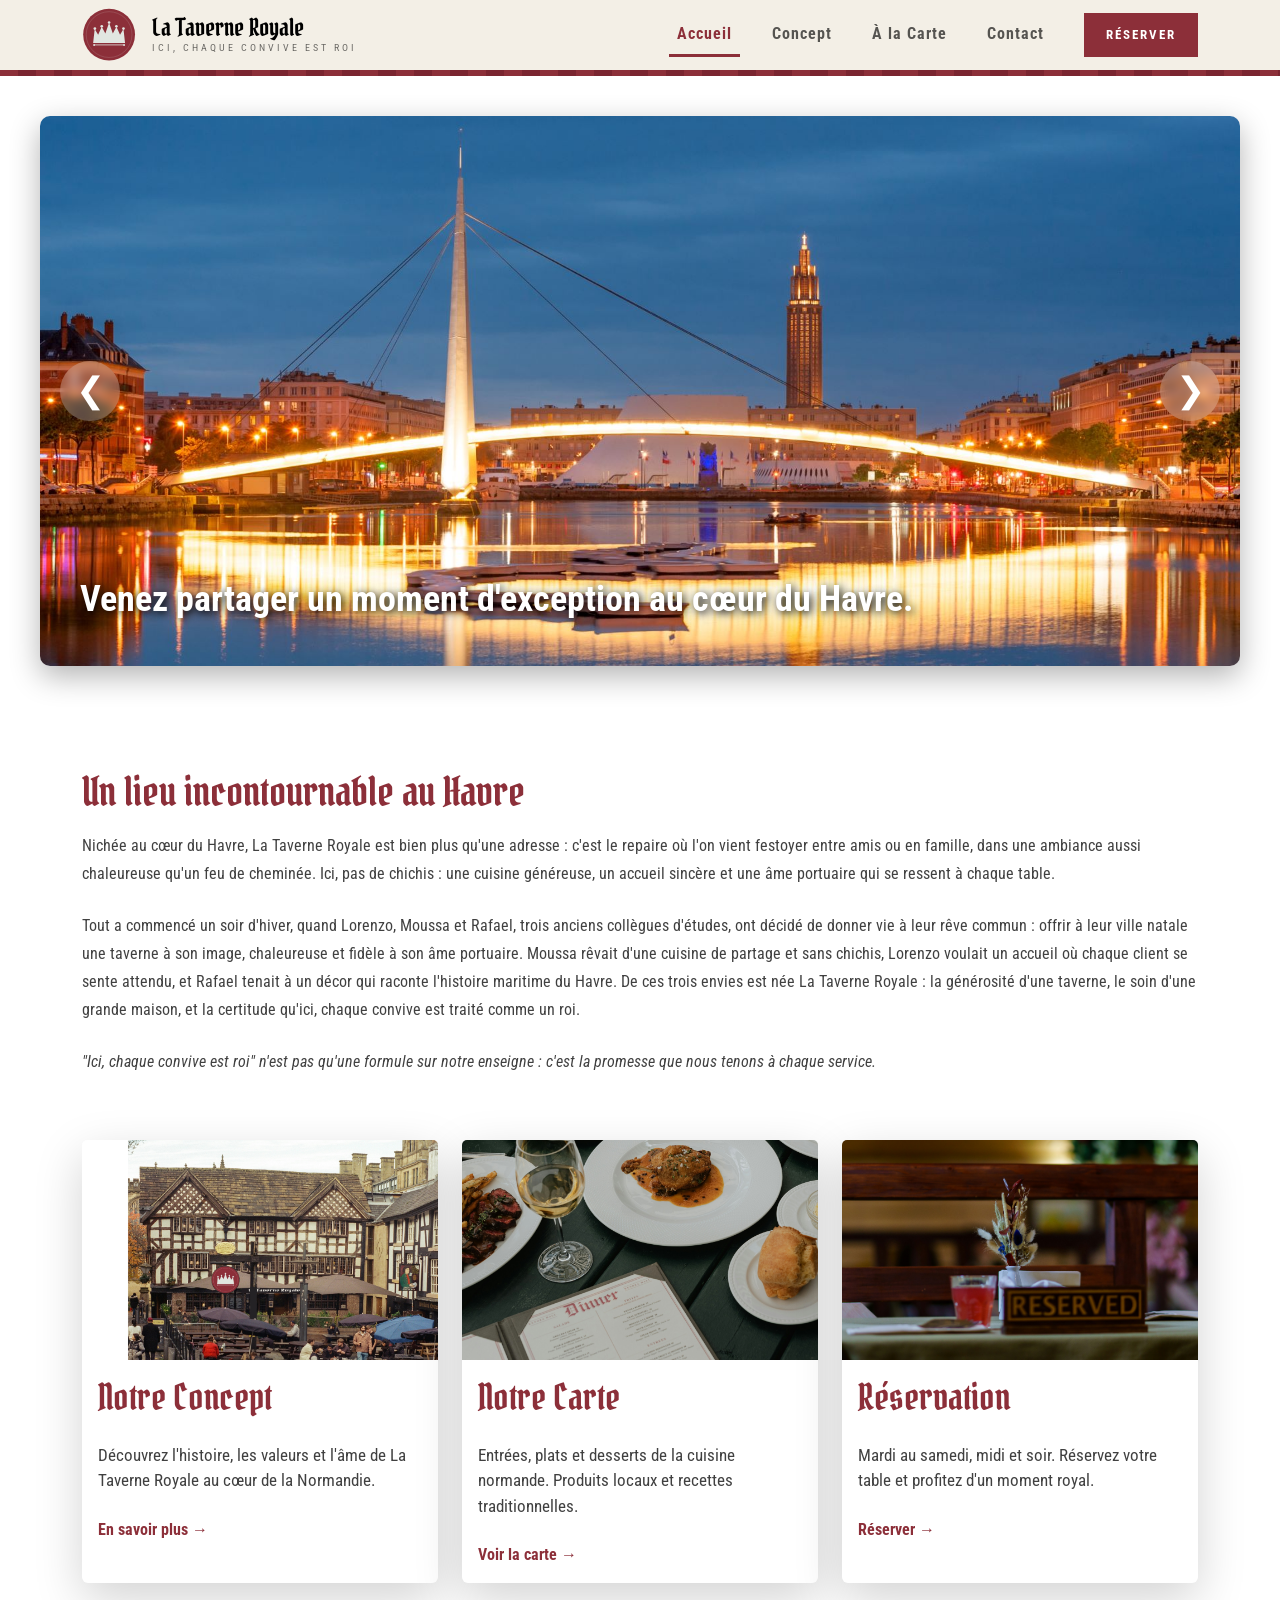
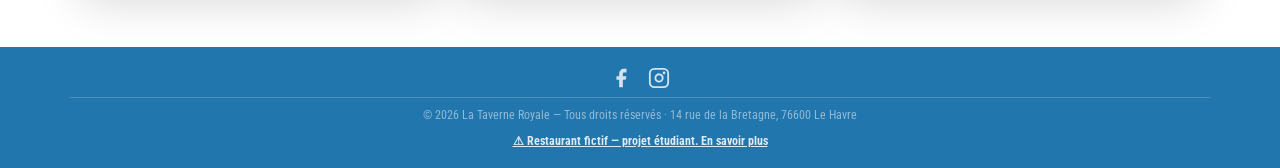
==== commit 632e4b61: "Photo carrousel paysage havre remplacé par celle-ci" ====
--- a/index.html
+++ b/index.html
@@ -88,7 +88,7 @@
             <!-- Images -->
             <div class="slides">
                 <div class="slide">
-                    <img src="images/normandie-paysage.jpg" alt="" />
+                    <img src="images/normandie-paysage.jpeg" alt="" />
                     <div class="caption">
                         Venez partager un moment d'exception au cœur du Havre.
                     </div>
@@ -253,7 +253,7 @@
                             ></path>
                         </svg>
                     </a>
-                    <a href="#" title="Instagram">
+                    <a href="#" title="Instagram" data-bs-toggle="modal" data-bs-target="#instagramModal">
                         <svg
                             width="22"
                             height="22"
@@ -298,6 +298,24 @@
             </div>
         </footer>
 
+        <!-- Modal des publications Instagram -->
+        <div class="modal fade" id="instagramModal" tabindex="-1" aria-labelledby="instagramModalLabel" aria-hidden="true">
+            <div class="modal-dialog modal-dialog-centered modal-dialog-scrollable">
+                <div class="modal-content insta-modal-content">
+                    <div class="modal-header">
+                        <h2 class="modal-title font-titre" id="instagramModalLabel">Nos publications Instagram</h2>
+                        <button type="button" class="btn-close" data-bs-dismiss="modal" aria-label="Fermer"></button>
+                    </div>
+                    <div class="modal-body">
+                        <div class="d-flex flex-column align-items-center gap-4">
+                            <img src="images/post-instagram-1.png" alt="Publication Instagram 1 — La Taverne Royale" class="img-fluid rounded insta-post-img">
+                            <img src="images/post-instagram-2.png" alt="Publication Instagram 2 — La Taverne Royale" class="img-fluid rounded insta-post-img">
+                        </div>
+                    </div>
+                </div>
+            </div>
+        </div>
+
         <script src="js/bootstrap.bundle.min.js"></script>
         <script src="js/index.js"></script>
     </body>
--- a/css/style.css
+++ b/css/style.css
@@ -3,10 +3,8 @@
    - Bordeaux (Stiletto)      #8C2F39  couleur principale
    - Noir                     #000000  texte courant
    - Gris clair (Gray Nurse)  #E1E6E1  fonds clairs / surfaces
-   - Bleu (Matisse)           #2176AE  accent (navbar, footer, liens), a utiliser avec parcimonie
-
-   Hors charte : beige chaud utilise pour le fond du body/des sections claires,
-   pour mieux se marier avec la navbar blanche (le gris-vert d'origine faisait un raccord trop froid).
+   - Beige                    #F3EFE6  declinaison navbar
+   - Bleu (Matisse)           #2176AE  accent (pied de page), a utiliser avec parcimonie
 */
 
 /* ===== Polices en local (pas de CDN Google Fonts) ===== */
@@ -437,6 +435,17 @@
   color: #fff;
 }
 
+/* Modal des publications Instagram */
+.insta-modal-content {
+  border-top: 4px solid var(--tr-bordeaux);
+}
+
+.insta-post-img {
+  max-width: 420px;
+  width: 100%;
+  box-shadow: 0 4px 14px rgba(0, 0, 0, 0.15);
+}
+
 /* Cartes de la page d'accueil */
 /* Meme valeur que le padding de .section-claire : l'espace au-dessus des cartes
    (ce margin-top) egale ainsi l'espace en dessous (le padding-bottom de la section). */
@@ -655,6 +664,18 @@
 }
 
 /* ===== Page de confirmation — récapitulatif ===== */
+.confirm-eyebrow {
+  color: rgba(0, 0, 0, 0.45);
+}
+
+.confirm-message {
+  max-width: 620px;
+}
+
+.recap-titre {
+  font-size: 28px;
+}
+
 .recap-resa {
   max-width: 520px;
   margin: 0 auto;
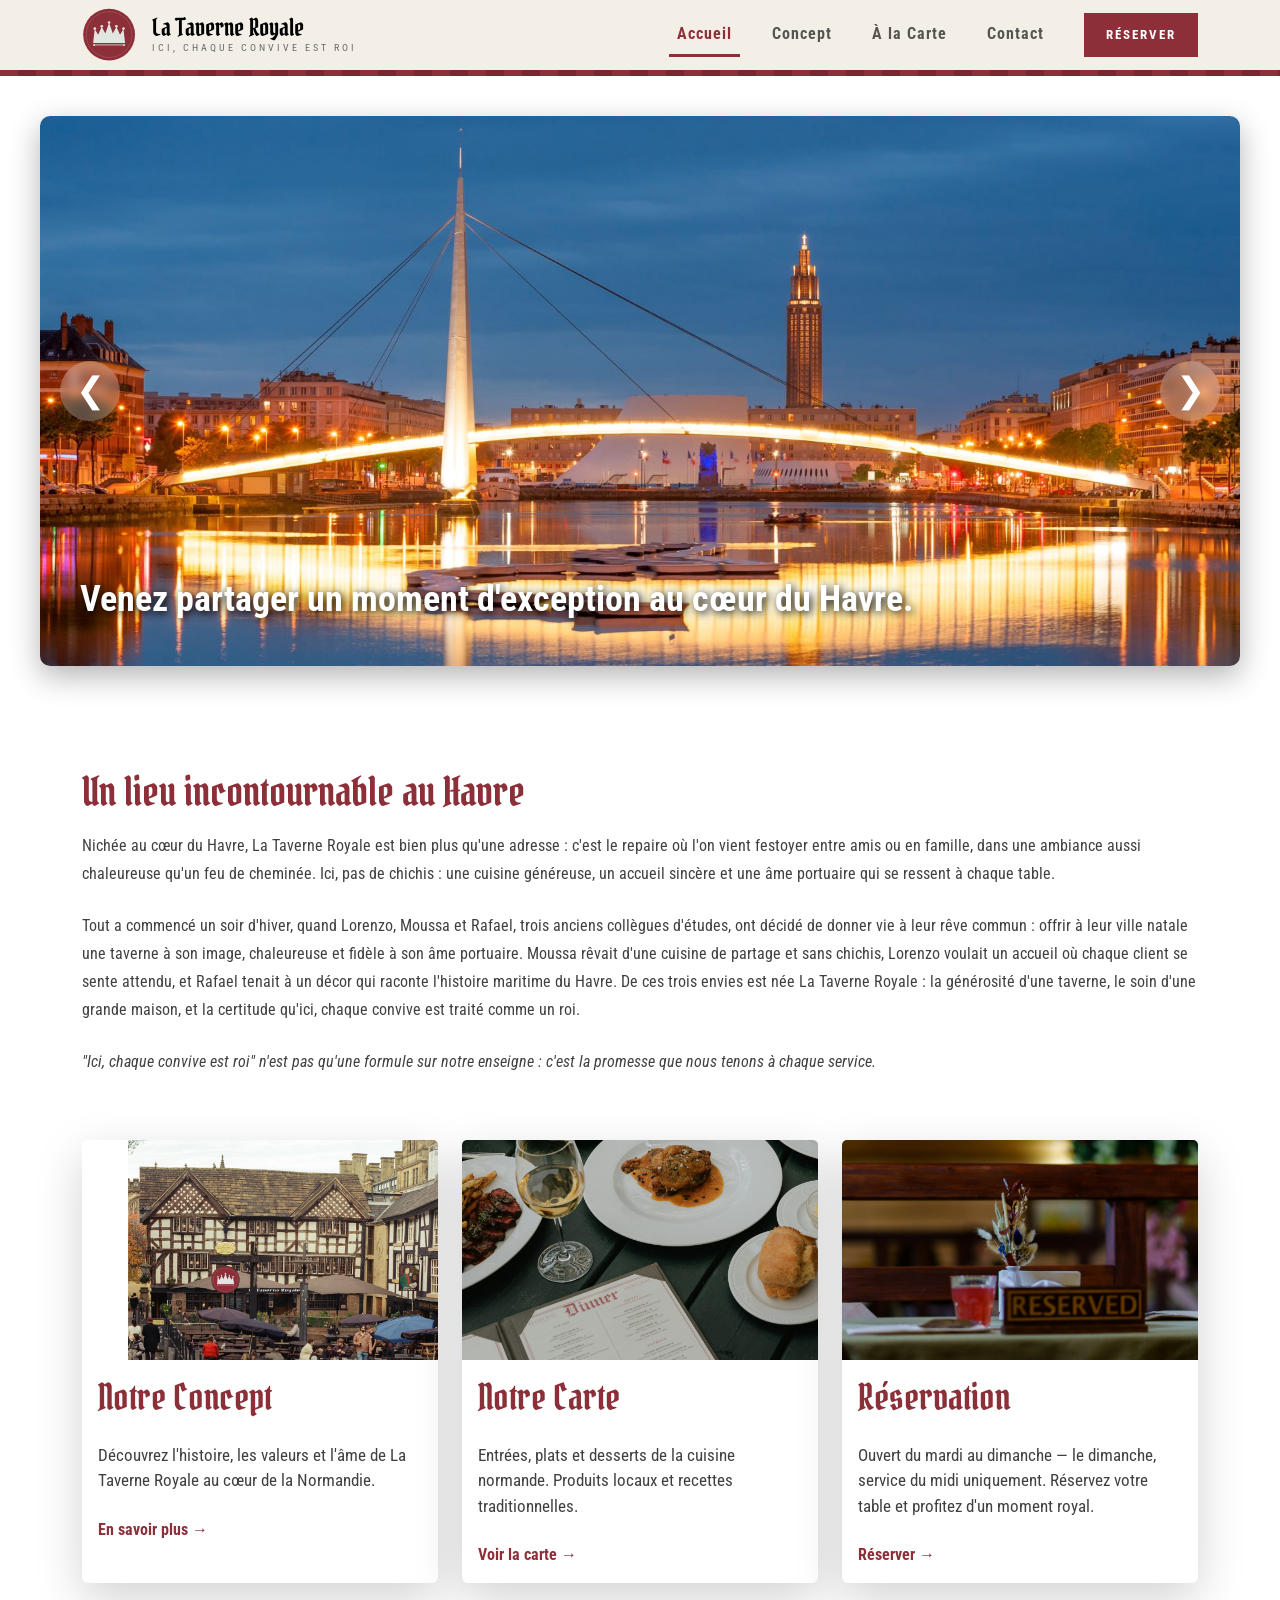
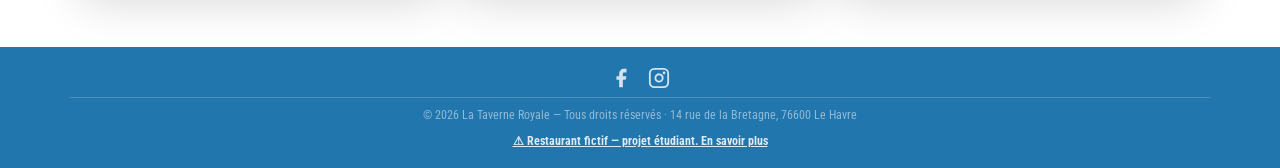
==== commit cb1ab131: "Modification couverts" ====
--- a/index.html
+++ b/index.html
@@ -216,7 +216,8 @@
                                     <p
                                         class="card-text mb-4 card-text-taverne"
                                     >
-                                        Mardi au samedi, midi et soir. Réservez votre
+                                        Ouvert du mardi au dimanche — le dimanche,
+                                        service du midi uniquement. Réservez votre
                                         table et profitez d'un moment royal.
                                     </p>
 
